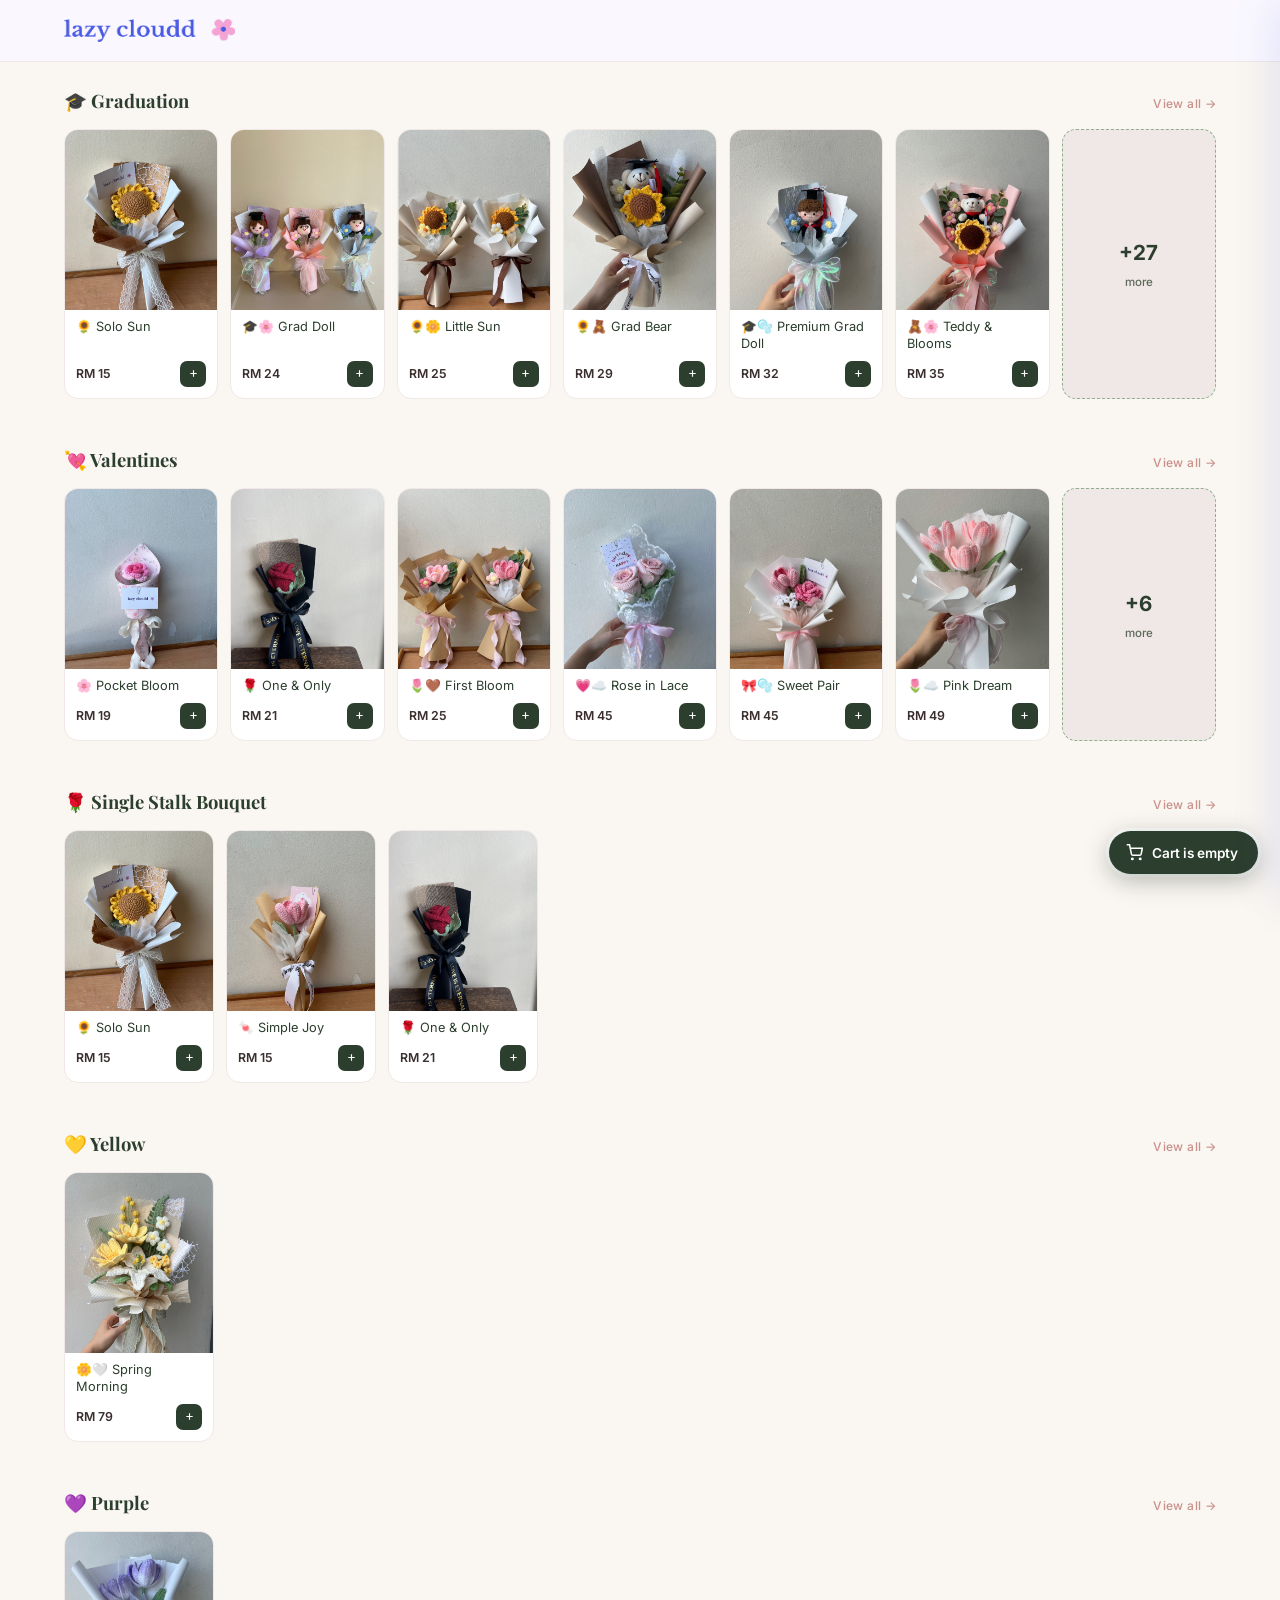
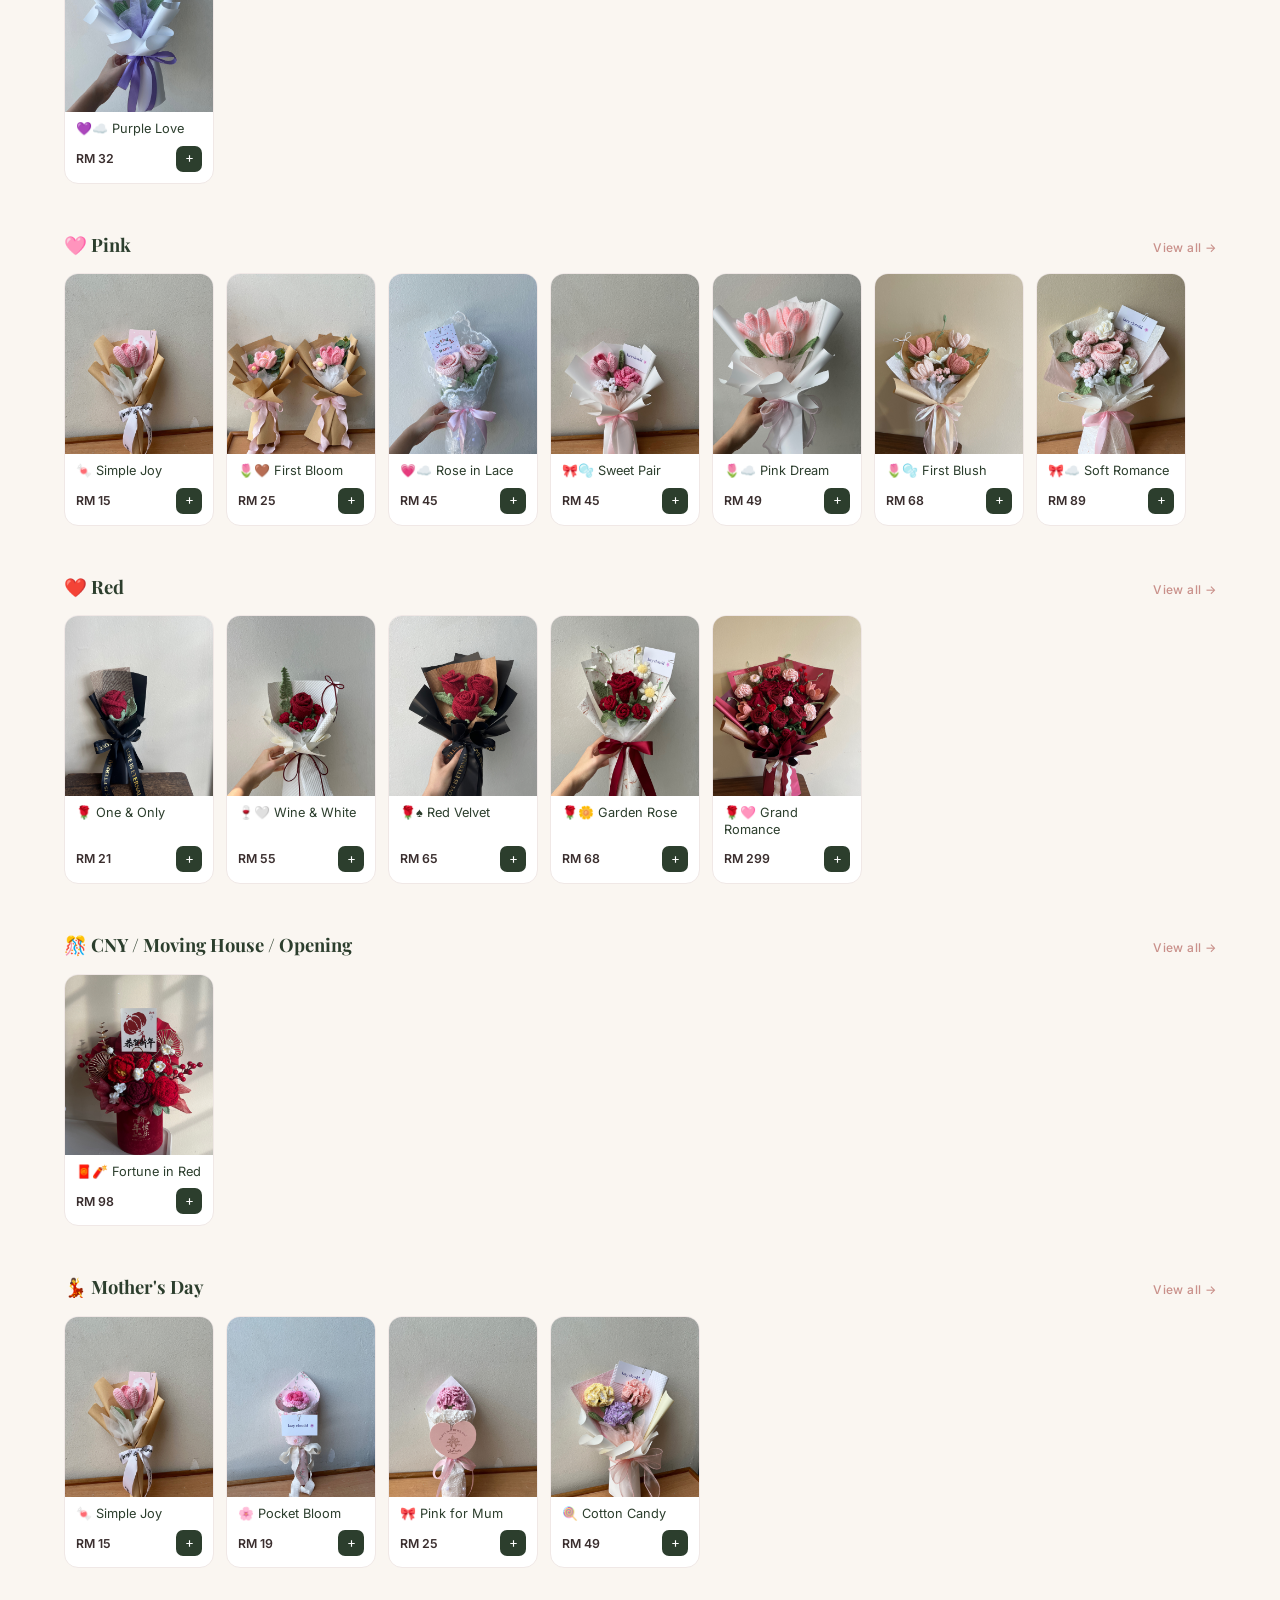
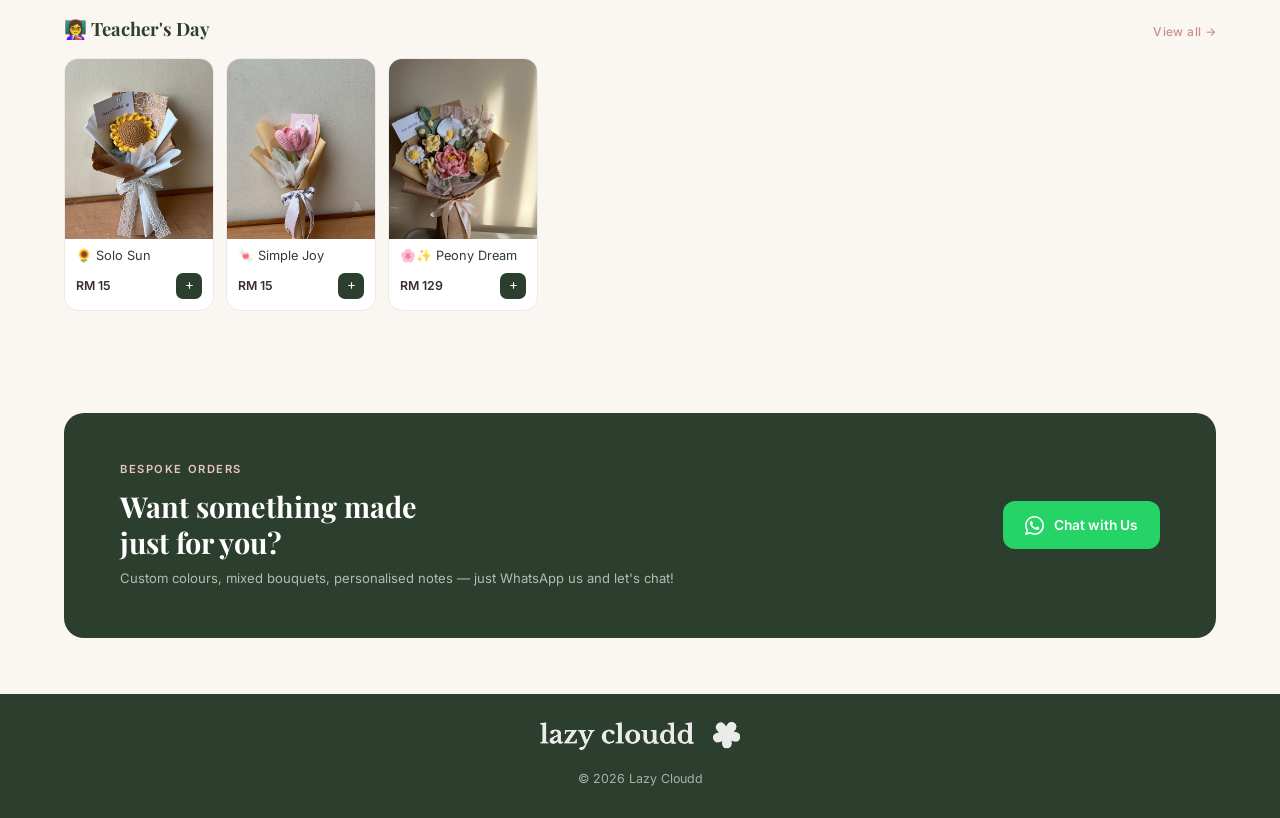
==== catalog.html @ d77dd97b "Initial commit" ====
<!DOCTYPE html>
<html lang="en">

<head>
  <meta charset="UTF-8" />
  <meta name="viewport" content="width=device-width, initial-scale=1.0" />
  <title>Lazy Cloudd — Handcrafted Flowers</title>
  <link
    href="https://fonts.googleapis.com/css2?family=Playfair+Display:ital,wght@0,400;0,600;1,400&family=Inter:wght@300;400;500;600&display=swap"
    rel="stylesheet" />
  <link rel="stylesheet" href="assets/styles.css" />
  <style>
    /* ── Storefront ─────────────────────────────────────────────────────── */
    .storefront {
      padding-bottom: clamp(40px, 7vw, 72px);
    }

    .cat-section {
      margin-bottom: 8px;
    }

    .cat-section-head {
      display: flex;
      align-items: baseline;
      justify-content: space-between;
      padding: 24px clamp(16px, 5vw, 80px) 12px;
    }

    .cat-section-title {
      font-family: 'Playfair Display', serif;
      font-size: 1.15rem;
      color: var(--purple);
    }

    .view-all-btn {
      font-size: 0.75rem;
      font-weight: 500;
      color: var(--pink-deep);
      text-decoration: none;
      letter-spacing: 0.03em;
      white-space: nowrap;
      transition: color 0.2s;
    }

    .view-all-btn:hover {
      color: var(--purple);
    }

    .cat-row {
      display: grid;
      gap: 12px;
      padding: 2px clamp(16px, 5vw, 80px) 14px;
    }

    .mini-card {
      background: var(--white);
      border: 1.5px solid var(--purple-light);
      border-radius: 14px;
      overflow: hidden;
      transition: transform 0.2s, box-shadow 0.2s;
      display: flex;
      flex-direction: column;
    }

    .mini-card:hover {
      transform: translateY(-3px);
      box-shadow: 0 8px 20px rgba(70, 90, 220, 0.1);
    }

    .mini-card-img {
      width: 100%;
      height: 180px;
      display: flex;
      align-items: center;
      justify-content: center;
      font-size: 2.6rem;
      position: relative;
      overflow: hidden;
    }

    .mini-card-img img {
      width: 100%;
      height: 100%;
      object-fit: cover;
      display: block;
    }

    .mini-card-body {
      padding: 9px 11px 11px;
      display: flex;
      flex-direction: column;
      flex: 1;
    }

    .mini-card-name {
      font-size: 0.8rem;
      color: var(--purple);
      line-height: 1.3;
      margin-bottom: 8px;
      flex: 1;
      display: -webkit-box;
      -webkit-line-clamp: 2;
      line-clamp: 2;
      -webkit-box-orient: vertical;
      overflow: hidden;
    }

    .mini-card-foot {
      display: flex;
      align-items: center;
      justify-content: space-between;
    }

    .mini-card-price {
      font-size: 0.77rem;
      font-weight: 600;
      color: var(--text);
    }

    .mini-add-btn {
      width: 26px;
      height: 26px;
      border-radius: 7px;
      background: var(--purple);
      color: var(--white);
      border: none;
      cursor: pointer;
      display: flex;
      align-items: center;
      justify-content: center;
      transition: background 0.2s;
      flex-shrink: 0;
    }

    .mini-add-btn:hover {
      background: var(--purple-mid);
    }

    .mini-card-more {
      display: flex;
      flex-direction: column;
      align-items: center;
      justify-content: center;
      gap: 4px;
      text-decoration: none;
      background: var(--purple-light);
      border: 1.5px dashed var(--purple-mid);
      color: var(--purple);
    }

    .mini-card-more span:first-child {
      font-size: 1.3rem;
      font-weight: 700;
    }

    .mini-card-more-label {
      font-size: 0.72rem;
      font-weight: 500;
      opacity: 0.75;
    }

    .mini-card-more:hover {
      background: var(--purple-light);
      transform: translateY(-3px);
      box-shadow: 0 8px 20px rgba(70, 90, 220, 0.1);
    }

    .storefront-empty {
      text-align: center;
      color: var(--muted);
      font-size: 0.88rem;
      padding: 60px 20px;
      line-height: 1.8;
    }

    /* ── Custom Banner ──────────────────────────────────────────────────── */
    .custom-banner {
      margin: 8px clamp(16px, 5vw, 80px) clamp(36px, 6vw, 56px);
      background: var(--purple);
      border-radius: 20px;
      padding: clamp(28px, 5vw, 48px) clamp(24px, 5vw, 56px);
      display: flex;
      align-items: center;
      gap: 32px;
      flex-wrap: wrap;
    }

    .custom-banner-text {
      flex: 1;
      min-width: 200px;
    }

    .custom-banner-label {
      font-size: 0.7rem;
      font-weight: 600;
      letter-spacing: 0.14em;
      text-transform: uppercase;
      color: var(--pink);
      margin-bottom: 10px;
    }

    .custom-banner-title {
      font-family: 'Playfair Display', serif;
      font-size: clamp(1.2rem, 2.5vw, 1.8rem);
      color: var(--white);
      margin-bottom: 8px;
      line-height: 1.25;
    }

    .custom-banner-sub {
      font-size: 0.82rem;
      color: rgba(255, 255, 255, 0.65);
      line-height: 1.65;
    }

    .custom-wa-btn {
      display: inline-flex;
      align-items: center;
      gap: 10px;
      background: #25D366;
      color: var(--white);
      border: none;
      border-radius: 12px;
      padding: 13px 22px;
      font-family: 'Inter', sans-serif;
      font-size: 0.86rem;
      font-weight: 600;
      cursor: pointer;
      transition: opacity 0.2s, transform 0.15s;
      white-space: nowrap;
      text-decoration: none;
    }

    .custom-wa-btn:hover {
      opacity: 0.9;
      transform: scale(1.02);
    }

    @media (max-width: 600px) {
      .custom-banner {
        flex-direction: column;
      }

      .cat-row {
        display: flex !important;
        overflow-x: auto;
        scroll-snap-type: x mandatory;
        -webkit-overflow-scrolling: touch;
        scrollbar-width: none;
        padding: 2px 16px 14px;
        gap: 10px;
      }
      .cat-row::-webkit-scrollbar { display: none; }
      .mini-card {
        flex: 0 0 130px !important;
        scroll-snap-align: start;
      }
      .mini-card-img { height: 150px; }
    }
  </style>
</head>

<body>

  <nav id="site-nav"></nav>

  <div id="storefront" class="storefront"></div>

  <div class="custom-banner" id="custom">
    <div class="custom-banner-text">
      <p class="custom-banner-label">Bespoke Orders</p>
      <h3 class="custom-banner-title">Want something made<br />just for you?</h3>
      <p class="custom-banner-sub">Custom colours, mixed bouquets, personalised notes — just WhatsApp us and let's chat!
      </p>
    </div>
    <a class="custom-wa-btn" id="customWaBtn" href="#" target="_blank" rel="noopener">
      <svg width="19" height="19" viewBox="0 0 24 24" fill="currentColor">
        <path
          d="M17.472 14.382c-.297-.149-1.758-.867-2.03-.967-.273-.099-.471-.148-.67.15-.197.297-.767.966-.94 1.164-.173.199-.347.223-.644.075-.297-.15-1.255-.463-2.39-1.475-.883-.788-1.48-1.761-1.653-2.059-.173-.297-.018-.458.13-.606.134-.133.298-.347.446-.52.149-.174.198-.298.298-.497.099-.198.05-.371-.025-.52-.075-.149-.669-1.612-.916-2.207-.242-.579-.487-.5-.669-.51-.173-.008-.371-.01-.57-.01-.198 0-.52.074-.792.372-.272.297-1.04 1.016-1.04 2.479 0 1.462 1.065 2.875 1.213 3.074.149.198 2.096 3.2 5.077 4.487.709.306 1.262.489 1.694.625.712.227 1.36.195 1.871.118.571-.085 1.758-.719 2.006-1.413.248-.694.248-1.289.173-1.413-.074-.124-.272-.198-.57-.347m-5.421 7.403h-.004a9.87 9.87 0 01-5.031-1.378l-.361-.214-3.741.982.998-3.648-.235-.374a9.86 9.86 0 01-1.51-5.26c.001-5.45 4.436-9.884 9.888-9.884 2.64 0 5.122 1.03 6.988 2.898a9.825 9.825 0 012.893 6.994c-.003 5.45-4.437 9.884-9.885 9.884m8.413-18.297A11.815 11.815 0 0012.05 0C5.495 0 .16 5.335.157 11.892c0 2.096.547 4.142 1.588 5.945L.057 24l6.305-1.654a11.882 11.882 0 005.683 1.448h.005c6.554 0 11.89-5.335 11.893-11.893a11.821 11.821 0 00-3.48-8.413z" />
      </svg>
      Chat with Us
    </a>
  </div>

  <footer id="site-footer"></footer>

  <script src="products.js"></script>
  <script src="assets/components.js"></script>
  <script>
    LC.renderNav('catalog');
    LC.renderFooter();
    LC.initCart({ emptyMsg: 'No items yet — browse our collections above!' });

    function renderStorefront() {
      const main = document.getElementById('storefront');
      main.innerHTML = '';
      let hasAny = false;

      TABS.forEach(cat => {
        const inCat = p => Array.isArray(p.collection) ? p.collection.includes(cat.id) : p.collection === cat.id;
        const items = PRODUCTS.filter(inCat).sort((a, b) => a.price - b.price);
        if (items.length === 0) return;
        hasAny = true;

        const section = document.createElement('div');
        section.className = 'cat-section';
        section.innerHTML = `
          <div class="cat-section-head">
            <h2 class="cat-section-title">${cat.label}</h2>
            <a href="collection.html?cat=${cat.id}" class="view-all-btn">View all →</a>
          </div>
          <div class="cat-row" id="row-${cat.id}"></div>`;
        main.appendChild(section);

        const row = section.querySelector(`#row-${cat.id}`);
        const isMobile = window.innerWidth <= 600;

        const buildCard = (p) => {
          const card = document.createElement('div');
          card.className = 'mini-card';
          const bg = BG[Array.isArray(p.collection) ? p.collection[0] : p.collection] || '#ede8ff';
          card.innerHTML = `
            <div class="mini-card-img" style="background:${bg}">
              ${p.img ? (Array.isArray(p.img) && p.img.length > 1
              ? `<div class="img-track">${p.img.map(s => `<div class="img-slide"><img src="${IMG_BASE}${s}" alt="${p.name}" /></div>`).join('')}</div>`
              : `<img src="${IMG_BASE}${Array.isArray(p.img) ? p.img[0] : p.img}" alt="${p.name}" />`) : p.emoji}
              ${p.badge ? `<span class="card-badge ${BADGE_CLASS[p.badge]}">${BADGE_LABEL[p.badge]}</span>` : ''}
            </div>
            <div class="mini-card-body">
              <p class="mini-card-name">${p.name}</p>
              <div class="mini-card-foot">
                <span class="mini-card-price">RM ${p.price}</span>
                <button class="mini-add-btn" data-id="${p.id}">
                  <svg width="11" height="11" viewBox="0 0 24 24" fill="none" stroke="currentColor" stroke-width="2.5"><path d="M12 5v14M5 12h14"/></svg>
                </button>
              </div>
            </div>`;
          card.style.cursor = 'pointer';
          card.addEventListener('click', () => location.href = `item.html?id=${p.id}`);
          return card;
        };

        if (isMobile) {
          items.forEach(p => row.appendChild(buildCard(p)));
        } else {
          const sidePad = Math.min(80, Math.max(16, window.innerWidth * 0.05)) * 2;
          const rowWidth = window.innerWidth - sidePad;
          const fits = Math.max(2, Math.floor((rowWidth + 12) / (150 + 12)));
          const SHOW = items.length > fits ? fits - 1 : fits;
          items.slice(0, SHOW).forEach(p => row.appendChild(buildCard(p)));
          if (items.length > SHOW) {
            const more = document.createElement('a');
            more.className = 'mini-card mini-card-more';
            more.href = `collection.html?cat=${cat.id}`;
            more.innerHTML = `<span>+${items.length - SHOW}</span><span class="mini-card-more-label">more</span>`;
            row.appendChild(more);
          }
          const hasMore = items.length > fits;
          const colCount = Math.min(items.length, fits);
          row.style.gridTemplateColumns = hasMore
            ? `repeat(${colCount}, 1fr)`
            : `repeat(${colCount}, 150px)`;
        }

        row.querySelectorAll('.mini-add-btn').forEach(btn =>
          btn.addEventListener('click', e => { e.stopPropagation(); LC.addToCart(+btn.dataset.id); })
        );
      });

      if (!hasAny) {
        main.innerHTML = '<p class="storefront-empty">🌸<br />No products yet.<br />Add your first item in <code>products.js</code>.</p>';
      }
    }

    document.getElementById('customWaBtn').href =
      `https://wa.me/${WA_NUMBER}?text=${encodeURIComponent("Hi! I'd like to enquire about a custom flower order")}`;

    renderStorefront();
    LC.initCarousels();

    let resizeTimer;
    window.addEventListener('resize', () => {
      clearTimeout(resizeTimer);
      resizeTimer = setTimeout(() => { renderStorefront(); LC.initCarousels(); }, 200);
    });
  </script>
</body>

</html>
---- assets/styles.css ----
/* ── Card Carousel ──────────────────────────────────────────────────────── */
.img-track { display: flex; width: 100%; height: 100%; transition: transform 0.45s cubic-bezier(0.4,0,0.2,1); }
.img-slide { min-width: 100%; height: 100%; flex-shrink: 0; }
.img-slide img { width: 100%; height: 100%; object-fit: cover; display: block; }

/* ── Reset & Variables ─────────────────────────────────────────────────── */
*, *::before, *::after { box-sizing: border-box; margin: 0; padding: 0; }

:root {
  --cream: #FAF6F1; --blush: #FDF9F7; --purple: #2C3E2D; --purple-mid: #8FAF8C;
  --purple-light: #f0e8e6; --pink: #E8C5C0; --pink-deep: #C9908A;
  --text: #3A2E2E; --muted: #9A8A88; --white: #FFFFFF;
}

html { scroll-behavior: smooth; }
body {
  font-family: 'Inter', sans-serif; background: var(--cream); color: var(--text); line-height: 1.6;
  display: flex; flex-direction: column; min-height: 100vh; min-height: 100dvh;
}

/* ── Nav ───────────────────────────────────────────────────────────────── */
nav {
  position: sticky; top: 0; z-index: 100;
  background: rgba(250, 248, 255, 0.93); backdrop-filter: blur(12px);
  border-bottom: 1.5px solid var(--purple-light);
  padding: 0 clamp(16px, 5vw, 80px);
  display: flex; align-items: center; justify-content: space-between;
  height: 62px; gap: 12px;
}
nav > a { display: flex; align-items: center; }
.nav-logo { height: 24px; width: auto; object-fit: contain; }
.nav-back {
  display: flex; align-items: center; gap: 6px;
  font-size: 0.8rem; font-weight: 500; color: var(--muted);
  text-decoration: none; transition: color 0.2s;
  cursor: pointer; background: none; border: none;
}
.nav-back:hover { color: var(--purple); }
.nav-links { display: flex; gap: 20px; list-style: none; }
.nav-links a {
  font-size: 0.8rem; font-weight: 500; letter-spacing: 0.06em;
  text-transform: uppercase; color: var(--muted); text-decoration: none; transition: color 0.2s;
}
.nav-links a:hover { color: var(--purple); }

/* ── Badges ────────────────────────────────────────────────────────────── */
.card-badge {
  position: absolute; top: 8px; left: 8px;
  font-size: 0.58rem; font-weight: 600; letter-spacing: 0.06em;
  text-transform: uppercase; padding: 3px 8px; border-radius: 20px;
}
.badge-custom  { background: var(--purple);    color: var(--white); }
.badge-popular { background: var(--pink-deep); color: var(--white); }
.badge-seasonal{ background: var(--pink);      color: var(--white); }

/* ── Cart FAB ──────────────────────────────────────────────────────────── */
.cart-fab { position: fixed; bottom: 26px; right: 22px; z-index: 200; }
.cart-btn {
  display: flex; align-items: center; gap: 9px;
  background: var(--purple); color: var(--white); border: none;
  border-radius: 50px; padding: 13px 20px 13px 17px;
  font-family: 'Inter', sans-serif; font-size: 0.85rem; font-weight: 600;
  cursor: pointer; box-shadow: 0 6px 24px rgba(44,62,45,0.35), 0 0 0 3px white;
  transition: transform 0.2s, box-shadow 0.2s;
}
.cart-btn:hover { transform: translateY(-2px); box-shadow: 0 10px 32px rgba(44,62,45,0.45), 0 0 0 3px white; }
.cart-badge {
  background: var(--pink-deep); color: var(--white);
  font-size: 0.68rem; font-weight: 700; width: 21px; height: 21px;
  border-radius: 50%; display: flex; align-items: center; justify-content: center; flex-shrink: 0;
}

/* ── Drawer ────────────────────────────────────────────────────────────── */
.drawer-overlay {
  position: fixed; inset: 0; background: rgba(46,42,69,0.4);
  z-index: 300; opacity: 0; pointer-events: none;
  transition: opacity 0.3s; backdrop-filter: blur(3px);
}
.drawer-overlay.open { opacity: 1; pointer-events: all; }
.drawer {
  position: fixed; top: 0; right: 0; bottom: 0;
  width: min(400px, 92vw); background: var(--blush);
  z-index: 400; transform: translateX(100%);
  transition: transform 0.3s cubic-bezier(0.4,0,0.2,1);
  display: flex; flex-direction: column;
  box-shadow: -8px 0 40px rgba(70,90,220,0.12);
}
.drawer.open { transform: translateX(0); }
.drawer-head {
  padding: 18px 20px; border-bottom: 1.5px solid var(--purple-light);
  display: flex; align-items: center; justify-content: space-between;
}
.drawer-title { font-family: 'Playfair Display', serif; font-size: 1.2rem; color: var(--purple); }
.drawer-close {
  background: none; border: none; cursor: pointer; color: var(--muted);
  width: 30px; height: 30px; display: flex; align-items: center; justify-content: center;
  border-radius: 50%; transition: background 0.2s;
}
.drawer-close:hover { background: var(--purple-light); color: var(--purple); }
.drawer-body {
  flex: 1; overflow-y: auto; padding: 18px 20px;
  display: flex; flex-direction: column; gap: 12px;
}
.drawer-empty {
  flex: 1; display: flex; flex-direction: column;
  align-items: center; justify-content: center;
  gap: 10px; color: var(--muted); font-size: 0.85rem; text-align: center;
}
.drawer-empty-icon { font-size: 2.8rem; opacity: 0.4; }

/* ── Cart Items ────────────────────────────────────────────────────────── */
.cart-item {
  background: var(--white); border: 1.5px solid var(--purple-light);
  border-radius: 12px; padding: 13px 14px;
  display: flex; gap: 12px; align-items: flex-start;
}
.cart-item-emoji { font-size: 1.9rem; flex-shrink: 0; line-height: 1; margin-top: 2px; }
.cart-item-thumb { width: 52px; height: 62px; object-fit: cover; border-radius: 8px; flex-shrink: 0; }
.cart-item-info { flex: 1; }
.cart-item-name { font-family: 'Playfair Display', serif; font-size: 0.93rem; color: var(--purple); margin-bottom: 2px; }
.cart-item-price { font-size: 0.73rem; color: var(--muted); }
.cart-item-note { font-size: 0.68rem; color: var(--pink-deep); margin-top: 3px; }
.cart-item-qty { display: flex; align-items: center; gap: 8px; margin-top: 9px; }
.cart-item-note-input {
  width: 100%; margin-top: 8px; padding: 6px 8px;
  font-family: 'Inter', sans-serif; font-size: 0.7rem; color: var(--text);
  border: 1px solid var(--purple-light); border-radius: 8px;
  background: var(--blush); resize: none; outline: none; line-height: 1.5;
}
.cart-item-note-input:focus { border-color: var(--purple); }
.qty-btn {
  width: 25px; height: 25px; border-radius: 50%;
  border: 1.5px solid var(--purple-light); background: transparent;
  color: var(--purple); font-size: 1rem; cursor: pointer;
  display: flex; align-items: center; justify-content: center; transition: background 0.15s;
}
.qty-btn:hover { background: var(--purple-light); }
.qty-val { font-size: 0.85rem; font-weight: 600; min-width: 18px; text-align: center; color: var(--text); }
.cart-item-remove {
  background: none; border: none; cursor: pointer;
  color: var(--muted); font-size: 0.9rem; padding: 4px; flex-shrink: 0; transition: color 0.15s;
}
.cart-item-remove:hover { color: var(--pink-deep); }

/* ── Cart Note & Footer ────────────────────────────────────────────────── */
.cart-note-area { padding: 0 20px 10px; }
.cart-note-label {
  font-size: 0.7rem; font-weight: 600; color: var(--muted);
  letter-spacing: 0.06em; text-transform: uppercase; margin-bottom: 5px;
}
.cart-note-input {
  width: 100%; border: 1.5px solid var(--purple-light); border-radius: 10px;
  padding: 9px 11px; font-family: 'Inter', sans-serif; font-size: 0.8rem;
  color: var(--text); background: var(--white); resize: none; outline: none; transition: border-color 0.2s;
}
.cart-note-input:focus { border-color: var(--purple); }
.drawer-foot {
  padding: 14px 20px 22px; border-top: 1.5px solid var(--purple-light);
  display: flex; flex-direction: column; gap: 9px;
}
.cart-summary { display: flex; justify-content: space-between; align-items: center; font-size: 0.79rem; color: var(--muted); }
.cart-summary strong { font-size: 0.87rem; color: var(--purple); }
.cart-note-sm { font-size: 0.69rem; color: var(--muted); line-height: 1.5; text-align: center; }
.wa-checkout-btn {
  display: flex; align-items: center; justify-content: center; gap: 9px;
  background: #25D366; color: var(--white); border: none; border-radius: 12px; padding: 14px;
  font-family: 'Inter', sans-serif; font-size: 0.9rem; font-weight: 600;
  cursor: pointer; transition: opacity 0.2s, transform 0.15s;
}
.wa-checkout-btn:hover { opacity: 0.92; transform: scale(1.01); }

/* ── Footer ────────────────────────────────────────────────────────────── */
footer {
  background: var(--purple); color: rgba(255,255,255,0.6);
  text-align: center; padding: 28px clamp(16px,5vw,80px);
  font-size: 0.78rem; line-height: 1.8;
  margin-top: auto;
}
footer strong { color: rgba(255,255,255,0.95); }
footer img { height: 28px; width: auto; margin-bottom: 10px; filter: brightness(0) invert(1); opacity: 0.9; }

/* ── Toast ─────────────────────────────────────────────────────────────── */
.toast {
  position: fixed; bottom: 94px; left: 50%;
  transform: translateX(-50%) translateY(10px);
  background: var(--purple); color: var(--white);
  padding: 9px 18px; border-radius: 30px;
  font-size: 0.79rem; font-weight: 500;
  opacity: 0; pointer-events: none;
  transition: opacity 0.25s, transform 0.25s;
  white-space: nowrap; z-index: 500;
}
.toast.show { opacity: 1; transform: translateX(-50%) translateY(0); }

/* ── Mobile ────────────────────────────────────────────────────────────── */
@media (max-width: 600px) {
  .nav-links { display: none; }
  #cartFabText { display: none; }
  .cart-btn { padding: 13px 15px; }
}
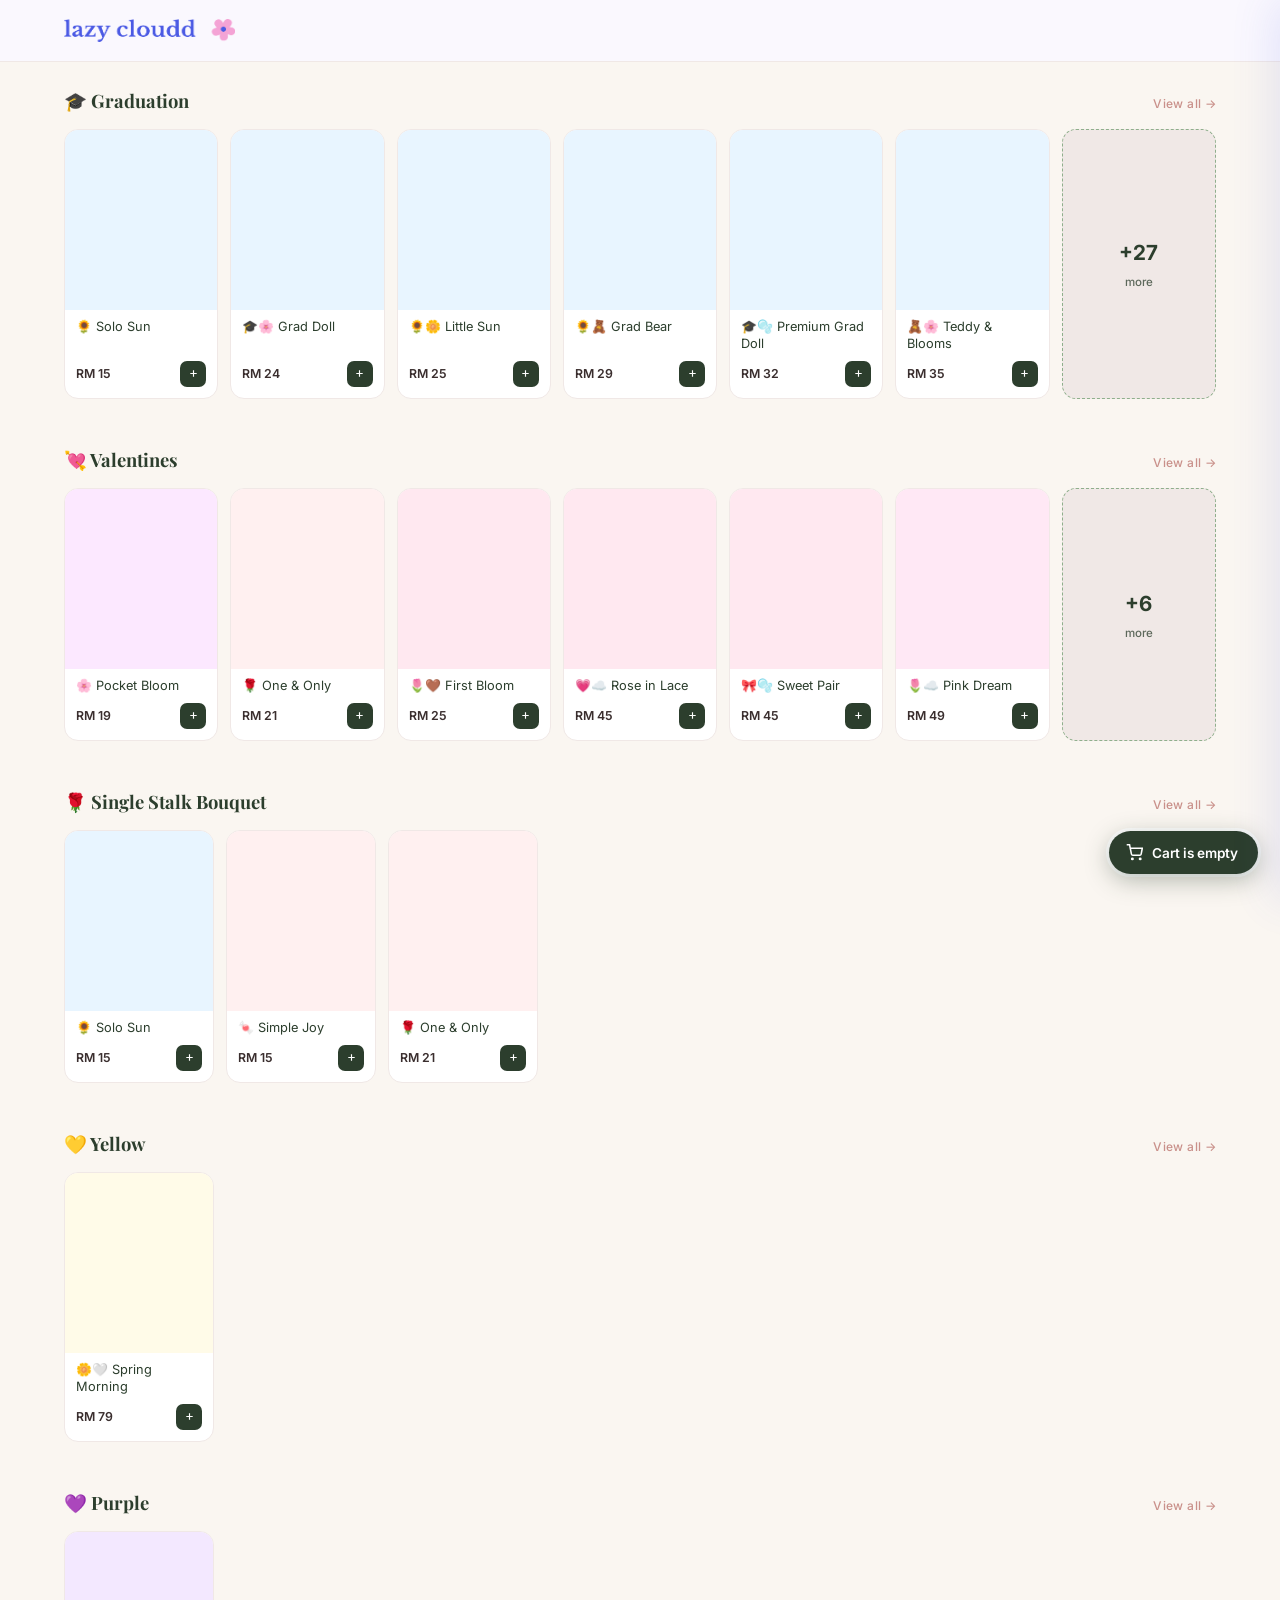
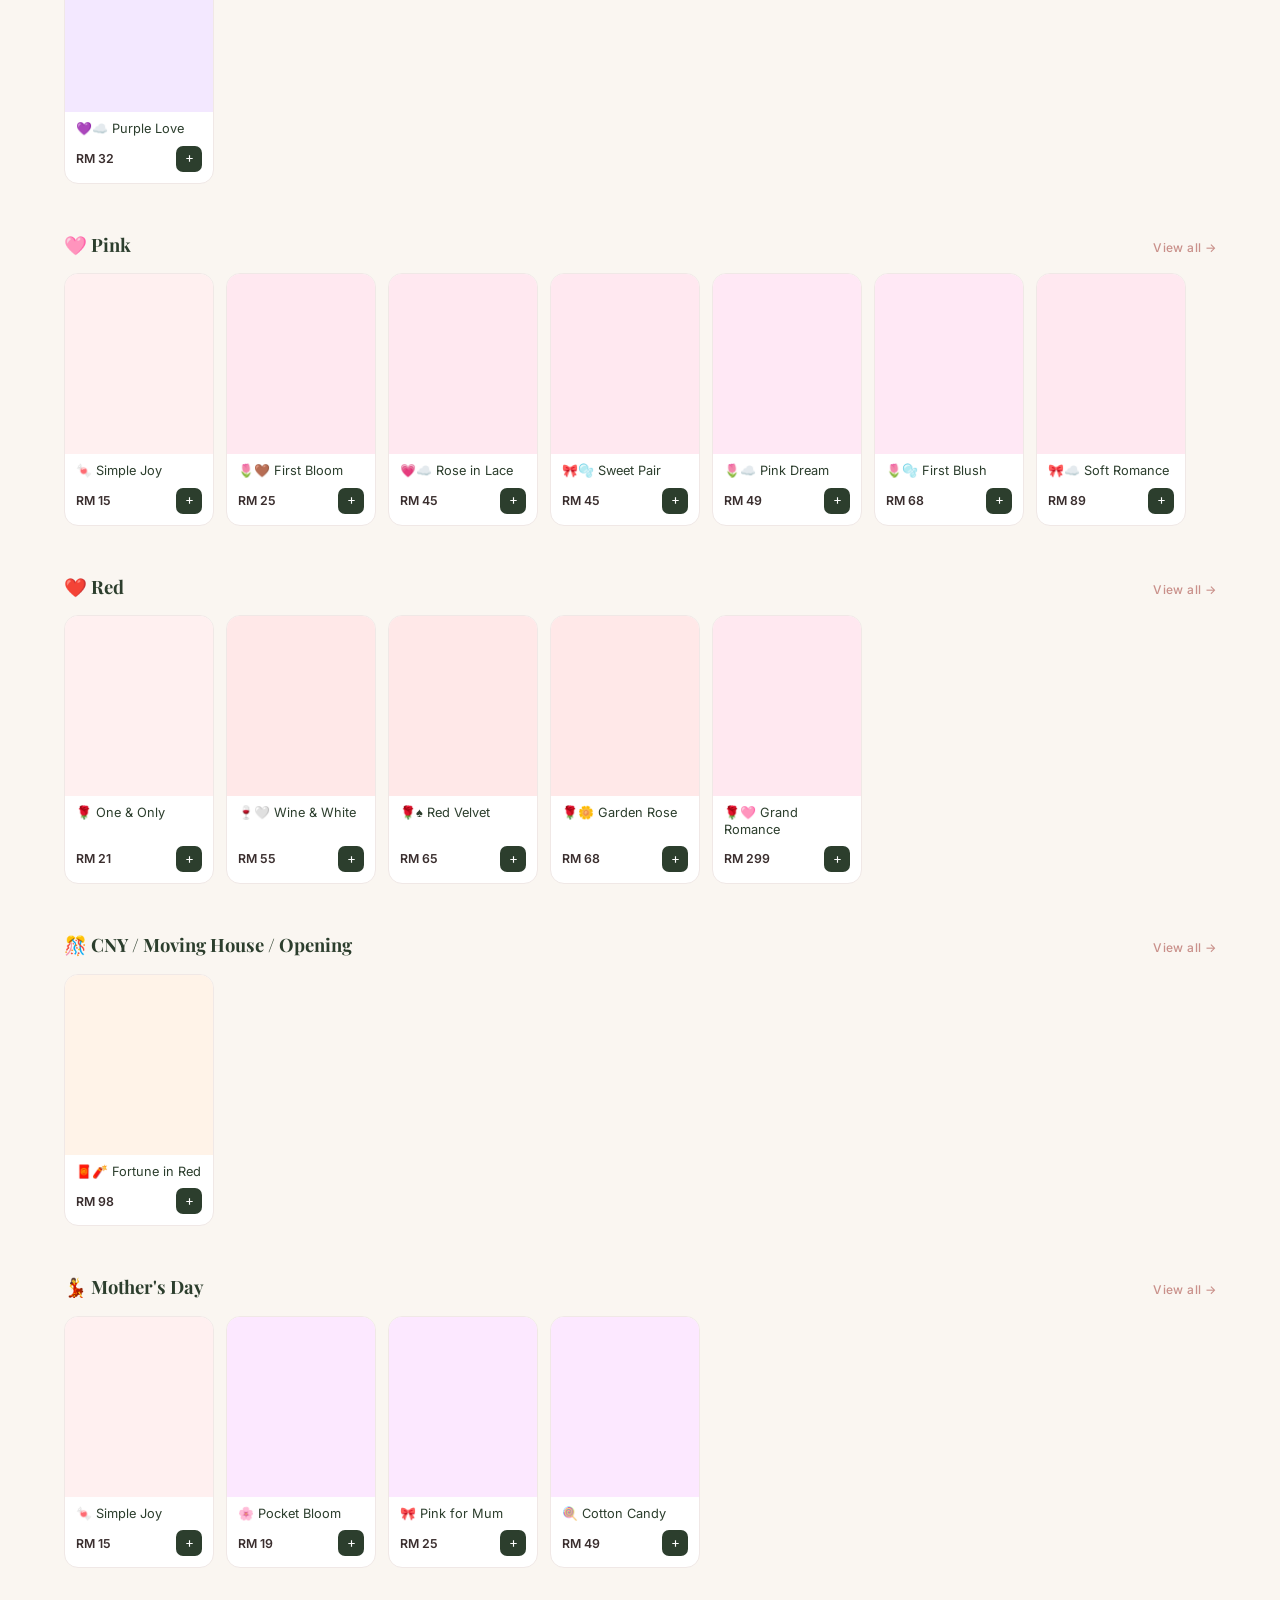
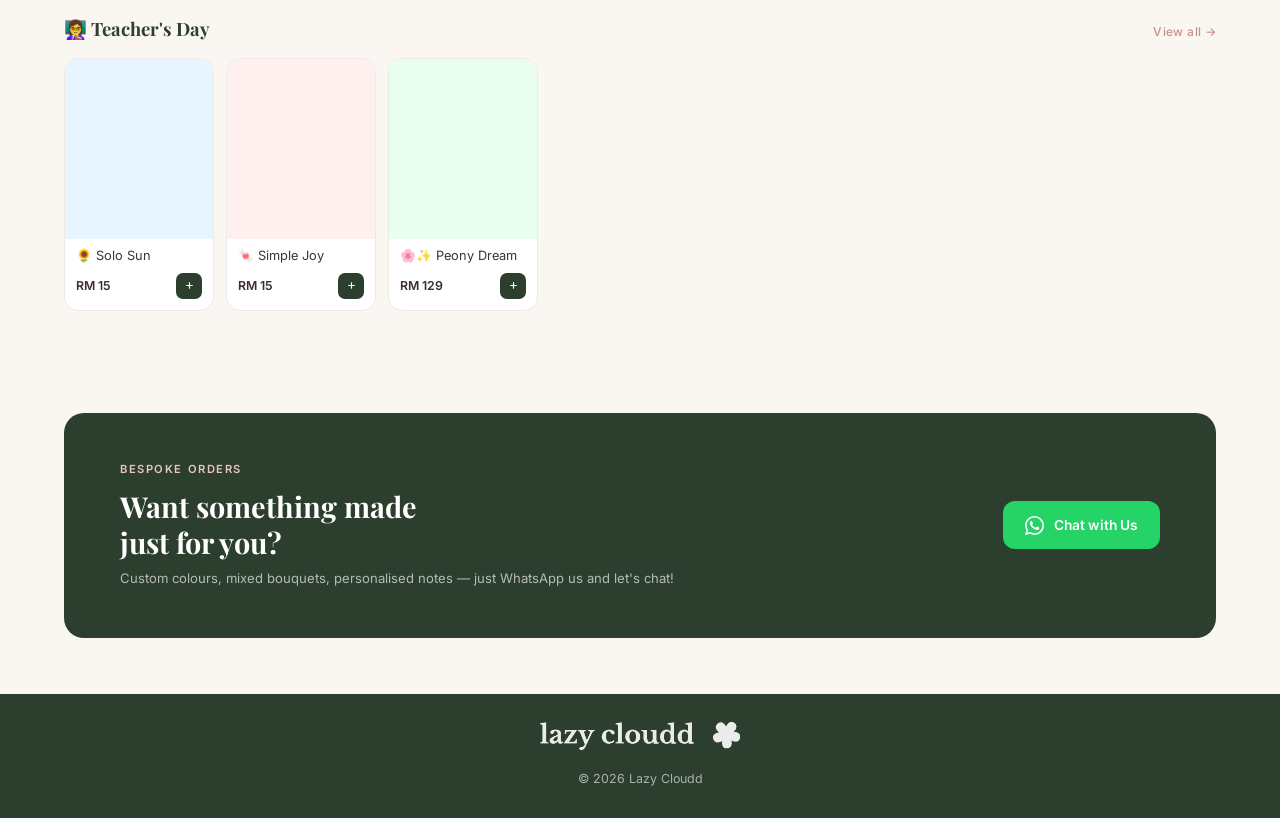
==== commit 38497681: "fix mobile view" ====
--- a/catalog.html
+++ b/catalog.html
@@ -236,26 +236,22 @@
       transform: scale(1.02);
     }
 
-    @media (max-width: 600px) {
+    @media (max-width: 768px) {
       .custom-banner {
         flex-direction: column;
       }
 
-      .cat-row {
-        display: flex !important;
-        overflow-x: auto;
-        scroll-snap-type: x mandatory;
-        -webkit-overflow-scrolling: touch;
+      .cat-row-scroll {
         scrollbar-width: none;
-        padding: 2px 16px 14px;
-        gap: 10px;
       }
-      .cat-row::-webkit-scrollbar { display: none; }
-      .mini-card {
-        flex: 0 0 130px !important;
-        scroll-snap-align: start;
+
+      .cat-row-scroll::-webkit-scrollbar {
+        display: none;
       }
-      .mini-card-img { height: 150px; }
+
+      .mini-card-img {
+        height: 150px;
+      }
     }
   </style>
 </head>
@@ -289,7 +285,7 @@
   <script>
     LC.renderNav('catalog');
     LC.renderFooter();
-    LC.initCart({ emptyMsg: 'No items yet — browse our collections above!' });
+    LC.initCart({ emptyMsg: 'No items yet' });
 
     function renderStorefront() {
       const main = document.getElementById('storefront');
@@ -313,7 +309,7 @@
         main.appendChild(section);
 
         const row = section.querySelector(`#row-${cat.id}`);
-        const isMobile = window.innerWidth <= 600;
+        const isMobile = mq.matches;
 
         const buildCard = (p) => {
           const card = document.createElement('div');
@@ -341,7 +337,27 @@
         };
 
         if (isMobile) {
-          items.forEach(p => row.appendChild(buildCard(p)));
+          const padPx = `${Math.min(80, Math.max(16, window.innerWidth * 0.05))}px`;
+          row.classList.add('cat-row-scroll');
+          row.style.display = 'flex';
+          row.style.overflowX = 'auto';
+          row.style.gap = '0';
+          row.style.padding = '2px 0 14px';
+          row.style.scrollSnapType = 'x mandatory';
+          row.style.scrollPaddingLeft = padPx;
+          const leadSpacer = document.createElement('div');
+          leadSpacer.style.cssText = `flex: 0 0 ${padPx};`;
+          row.appendChild(leadSpacer);
+          items.forEach((p, i) => {
+            const card = buildCard(p);
+            card.style.flex = '0 0 130px';
+            card.style.scrollSnapAlign = 'start';
+            card.style.marginRight = '10px';
+            row.appendChild(card);
+          });
+          const trailSpacer = document.createElement('div');
+          trailSpacer.style.cssText = `flex: 0 0 ${padPx};`;
+          row.appendChild(trailSpacer);
         } else {
           const sidePad = Math.min(80, Math.max(16, window.innerWidth * 0.05)) * 2;
           const rowWidth = window.innerWidth - sidePad;
@@ -375,6 +391,9 @@
     document.getElementById('customWaBtn').href =
       `https://wa.me/${WA_NUMBER}?text=${encodeURIComponent("Hi! I'd like to enquire about a custom flower order")}`;
 
+    const mq = window.matchMedia('(max-width: 768px)');
+    mq.addEventListener('change', () => { renderStorefront(); LC.initCarousels(); });
+
     renderStorefront();
     LC.initCarousels();
 
--- a/assets/styles.css
+++ b/assets/styles.css
@@ -1,6 +1,6 @@
 /* ── Card Carousel ──────────────────────────────────────────────────────── */
-.img-track { display: flex; width: 100%; height: 100%; transition: transform 0.45s cubic-bezier(0.4,0,0.2,1); }
-.img-slide { min-width: 100%; height: 100%; flex-shrink: 0; }
+.img-track { position: absolute; inset: 0; display: flex; transition: transform 0.45s cubic-bezier(0.4,0,0.2,1); }
+.img-slide { flex: 0 0 100%; height: 100%; overflow: hidden; }
 .img-slide img { width: 100%; height: 100%; object-fit: cover; display: block; }
 
 /* ── Reset & Variables ─────────────────────────────────────────────────── */
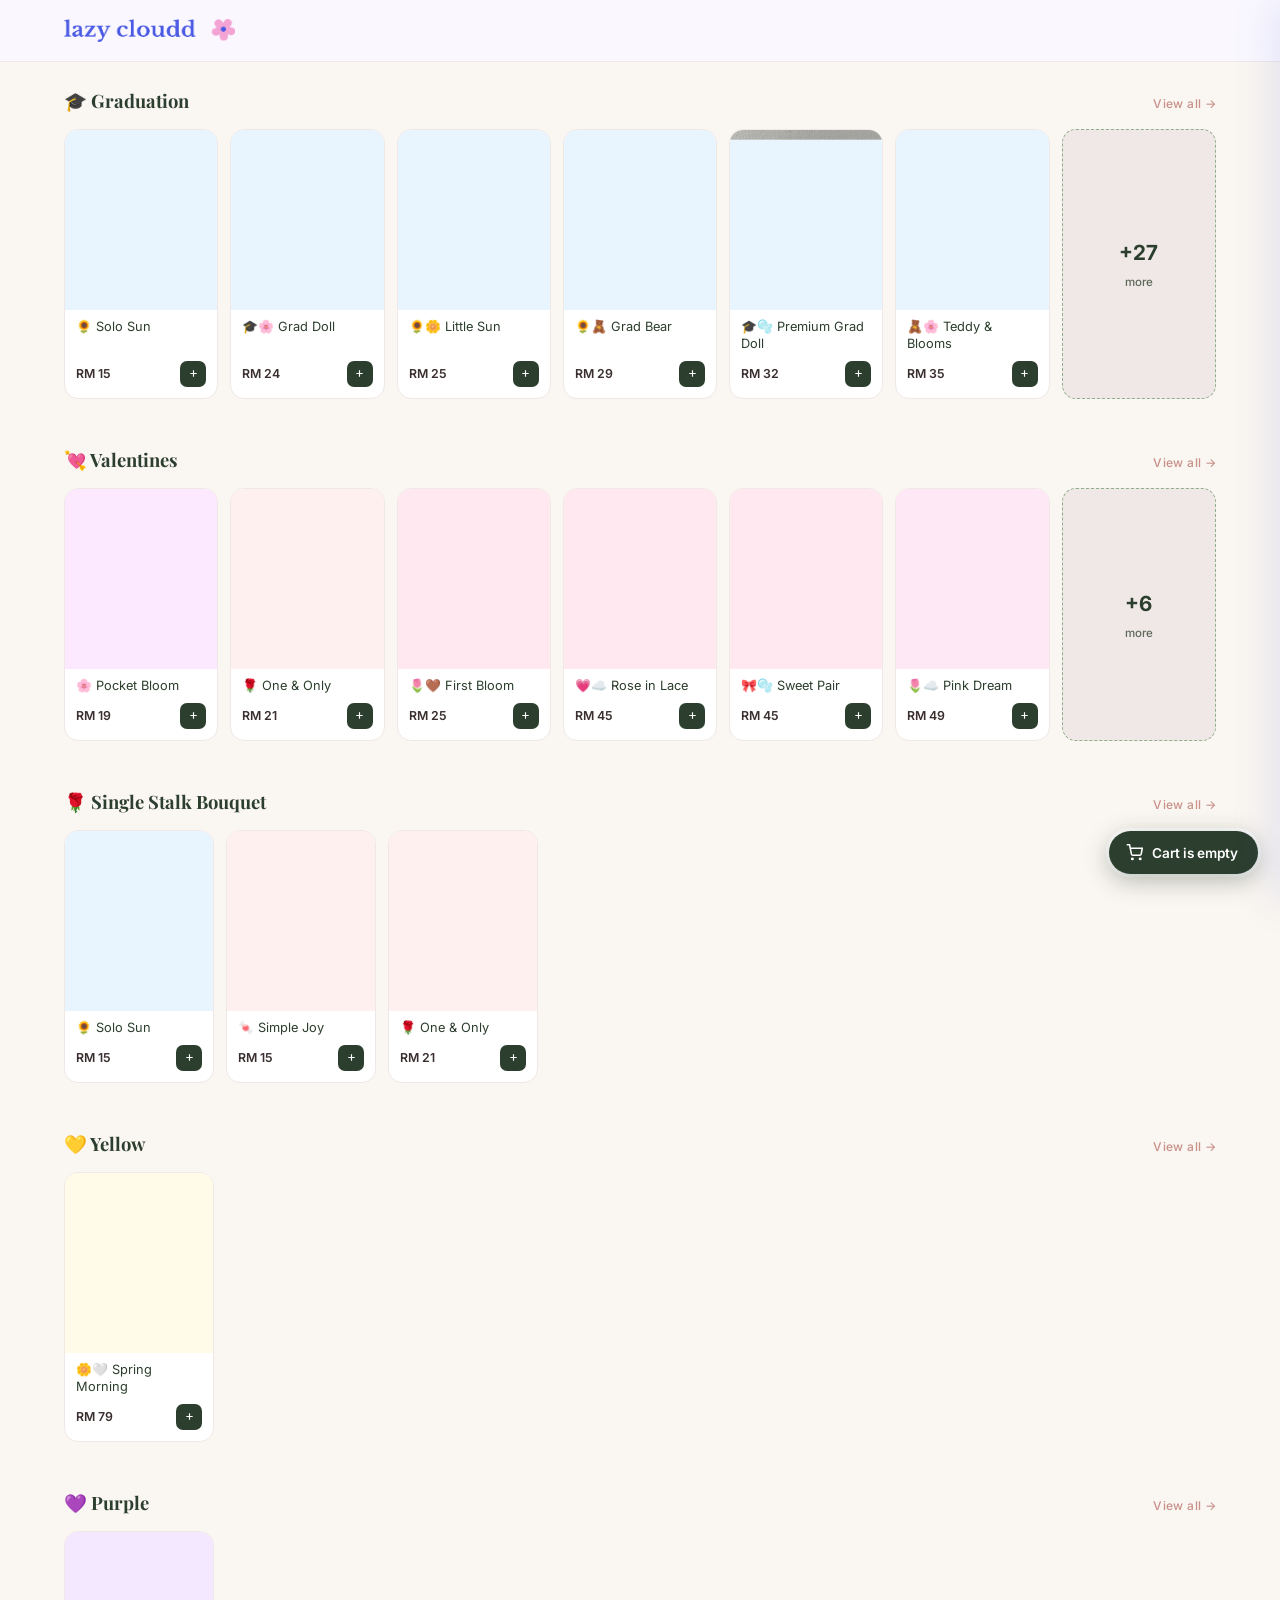
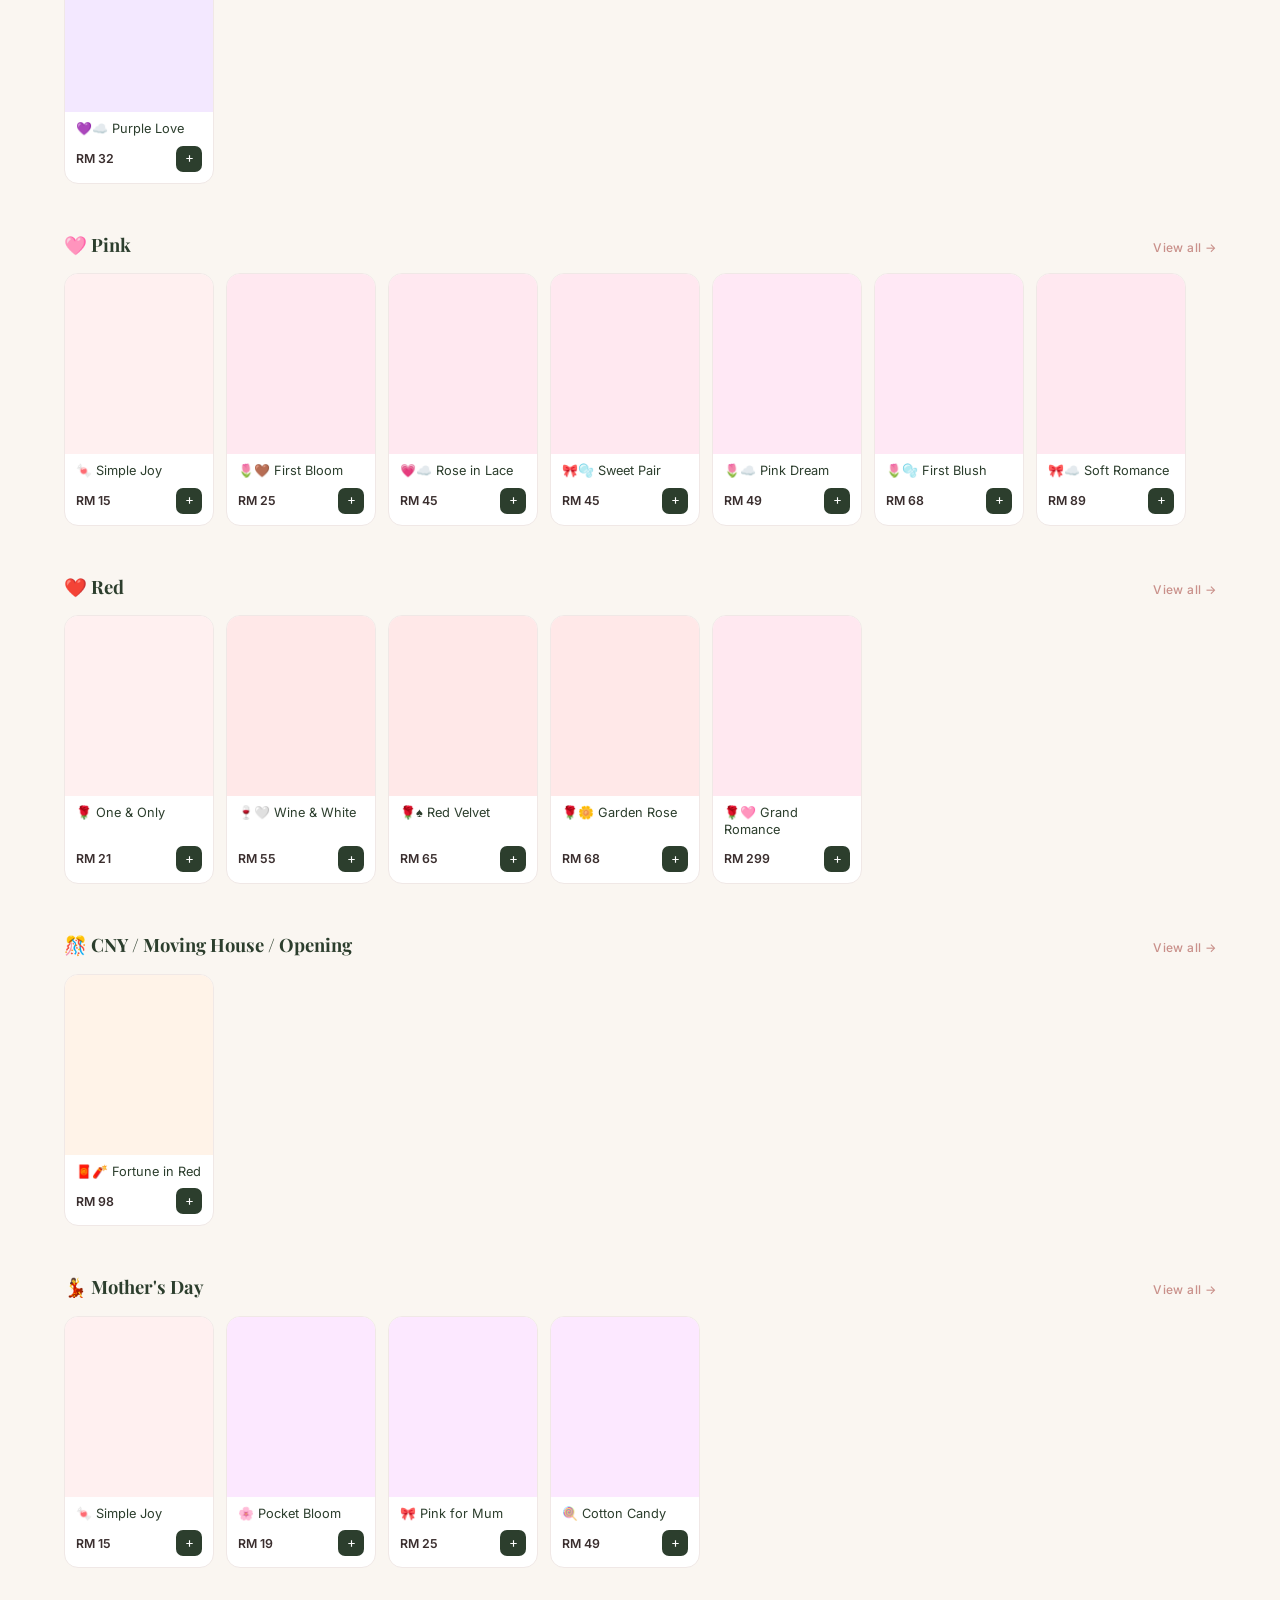
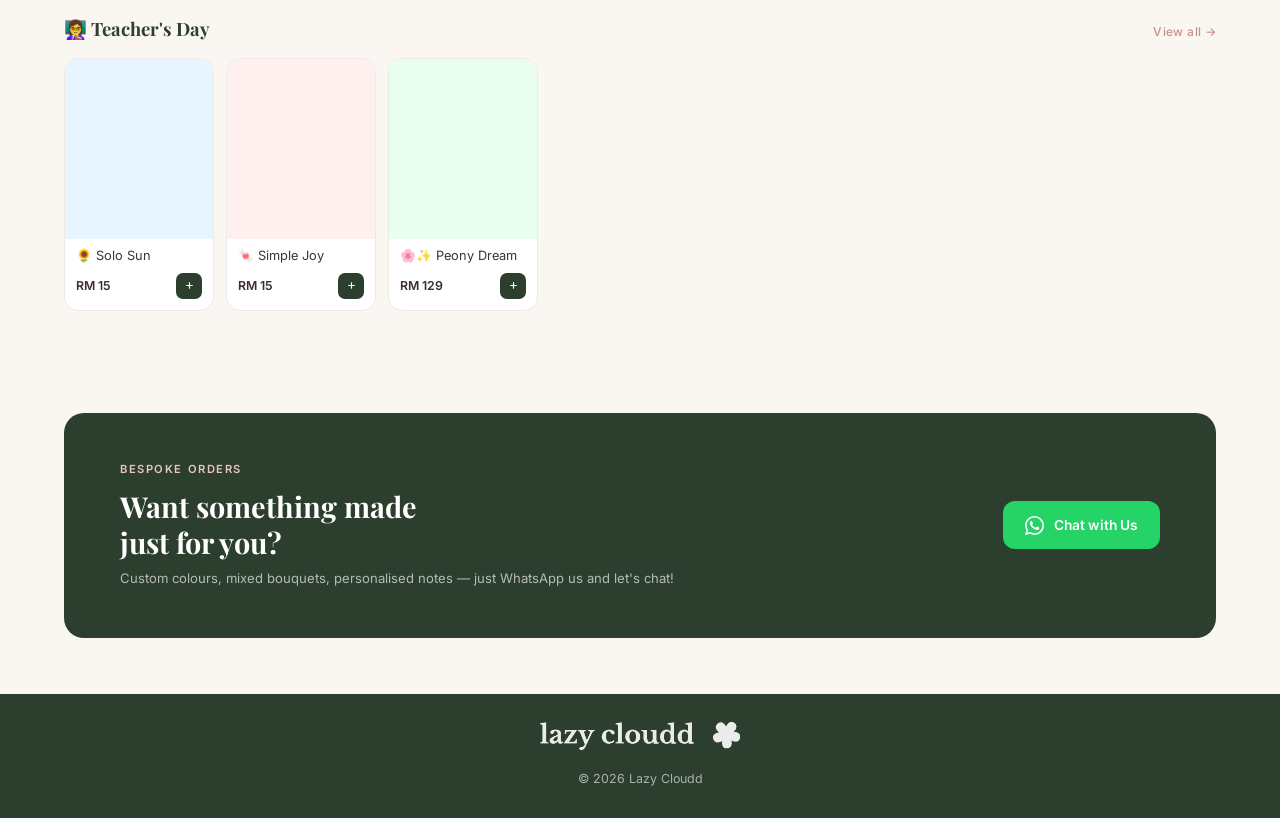
==== commit 11f3f8d6: "added favicon set" ====
--- a/catalog.html
+++ b/catalog.html
@@ -8,6 +8,7 @@
   <link
     href="https://fonts.googleapis.com/css2?family=Playfair+Display:ital,wght@0,400;0,600;1,400&family=Inter:wght@300;400;500;600&display=swap"
     rel="stylesheet" />
+  <link rel="icon" href="flower.png" type="image/png" />
   <link rel="stylesheet" href="assets/styles.css" />
   <style>
     /* ── Storefront ─────────────────────────────────────────────────────── */
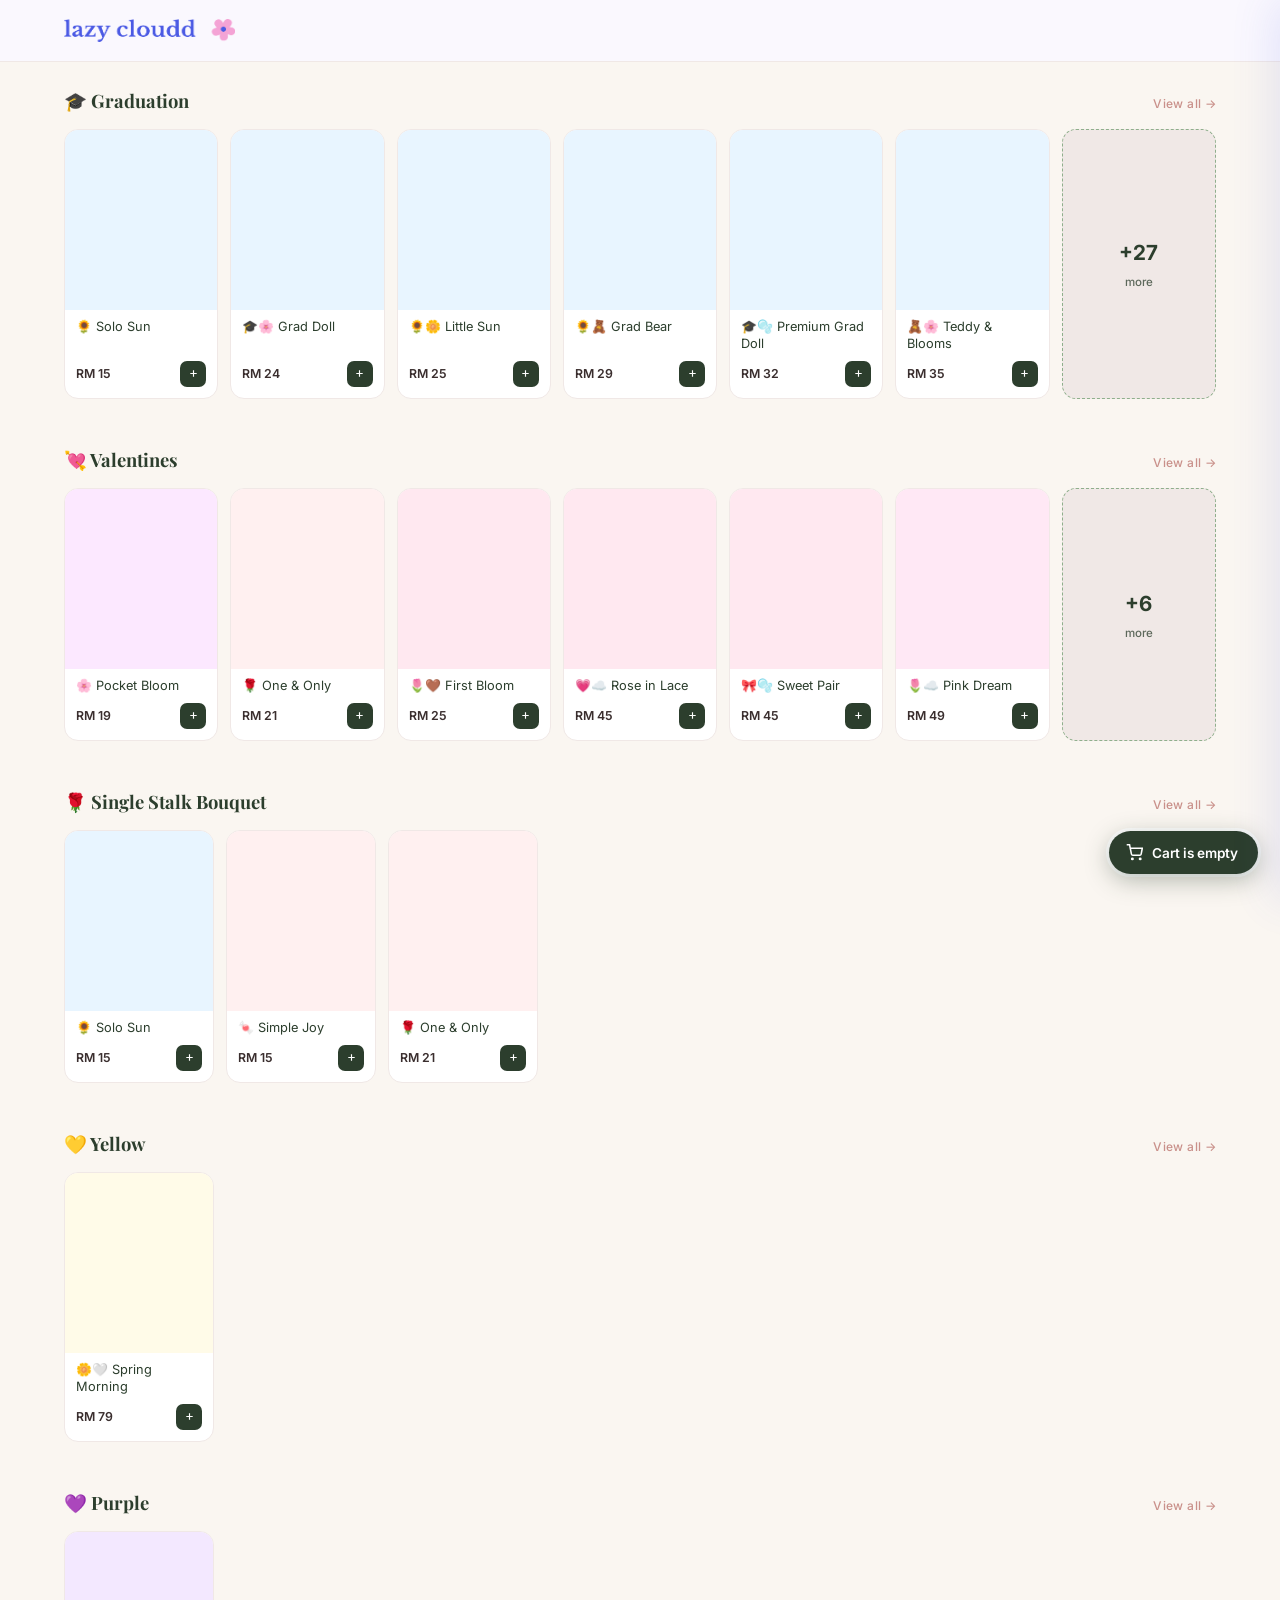
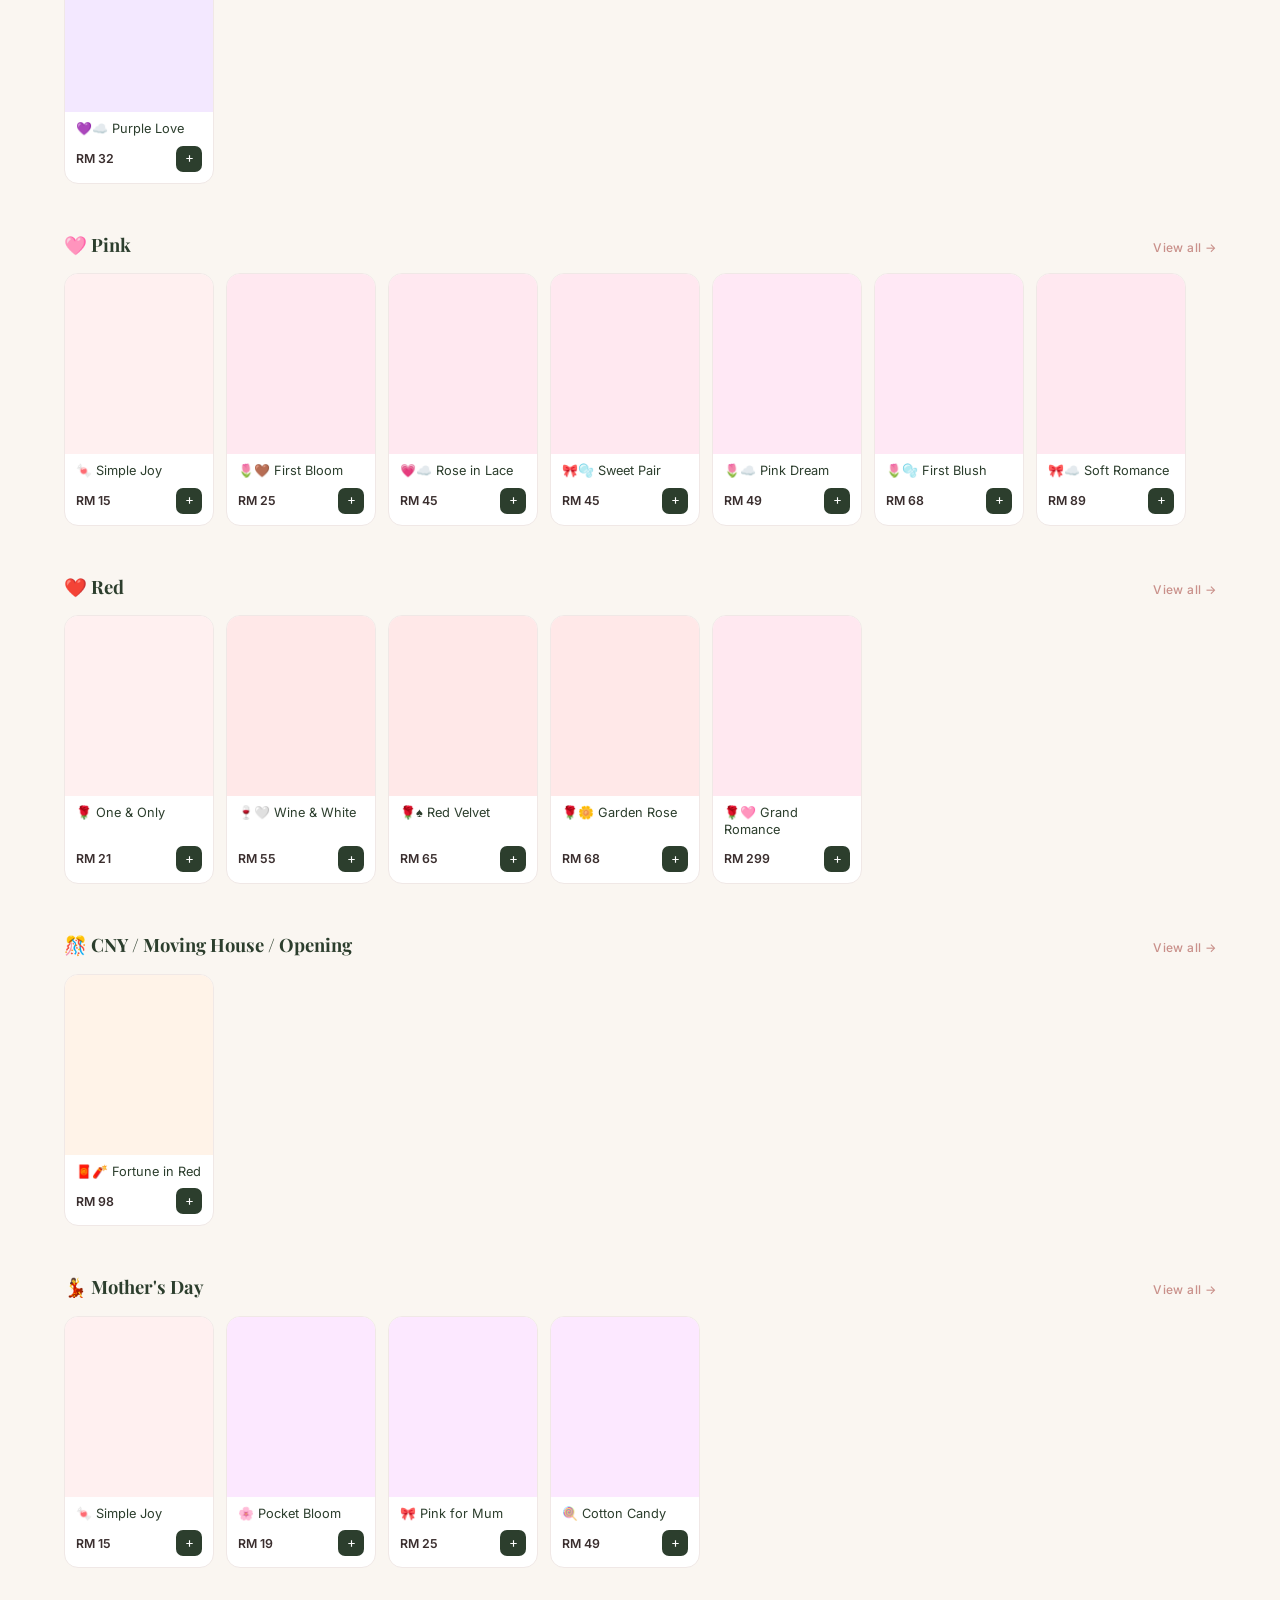
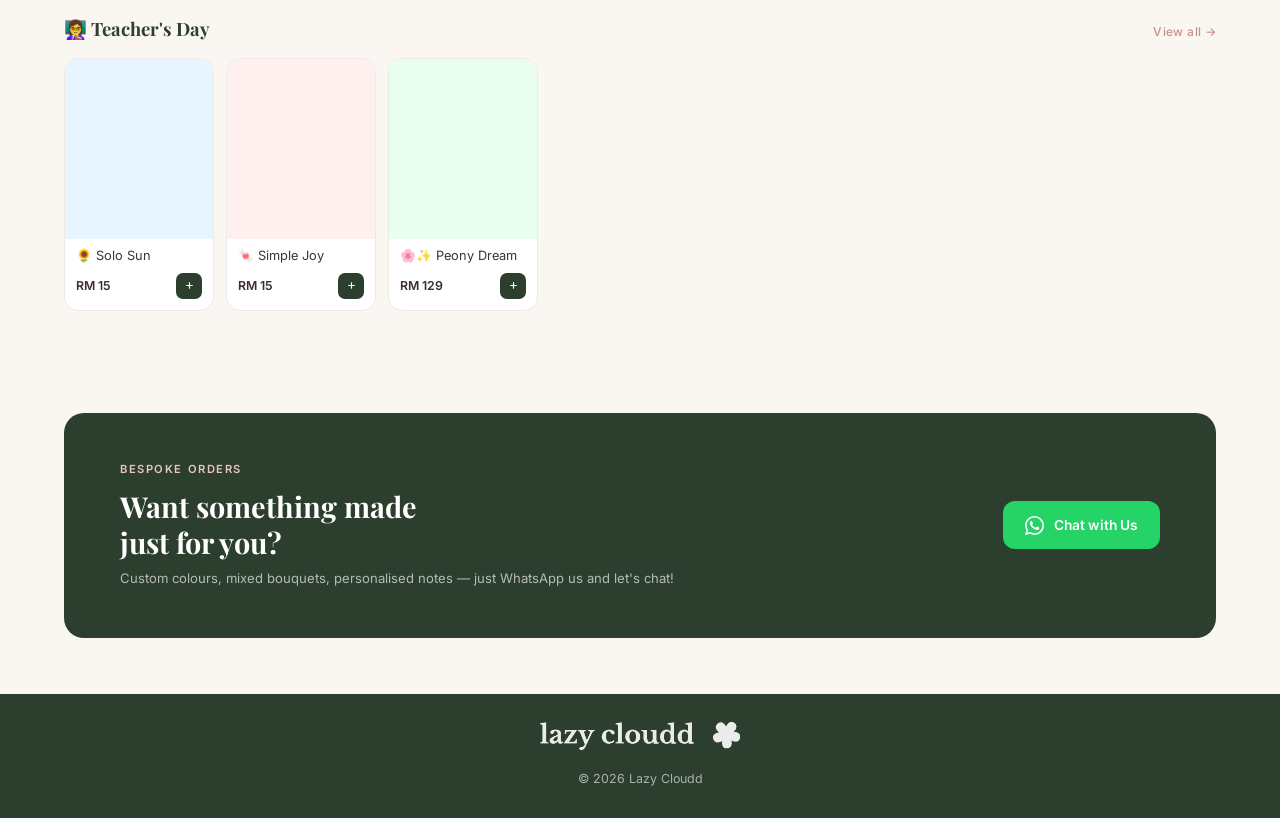
==== commit 50c2ed39: "footer" ====
--- a/catalog.html
+++ b/catalog.html
@@ -3,7 +3,7 @@
 
 <head>
   <meta charset="UTF-8" />
-  <meta name="viewport" content="width=device-width, initial-scale=1.0" />
+  <meta name="viewport" content="width=device-width, initial-scale=1.0, viewport-fit=cover" />
   <title>Lazy Cloudd — Handcrafted Flowers</title>
   <link
     href="https://fonts.googleapis.com/css2?family=Playfair+Display:ital,wght@0,400;0,600;1,400&family=Inter:wght@300;400;500;600&display=swap"
--- a/assets/styles.css
+++ b/assets/styles.css
@@ -12,10 +12,11 @@
   --text: #3A2E2E; --muted: #9A8A88; --white: #FFFFFF;
 }
 
-html { scroll-behavior: smooth; }
+html { scroll-behavior: smooth; overscroll-behavior-y: none; }
 body {
   font-family: 'Inter', sans-serif; background: var(--cream); color: var(--text); line-height: 1.6;
   display: flex; flex-direction: column; min-height: 100vh; min-height: 100dvh;
+  overscroll-behavior-y: none;
 }
 
 /* ── Nav ───────────────────────────────────────────────────────────────── */
@@ -172,7 +173,7 @@
 /* ── Footer ────────────────────────────────────────────────────────────── */
 footer {
   background: var(--purple); color: rgba(255,255,255,0.6);
-  text-align: center; padding: 28px clamp(16px,5vw,80px);
+  text-align: center; padding: 28px clamp(16px,5vw,80px) max(28px, calc(28px + env(safe-area-inset-bottom)));
   font-size: 0.78rem; line-height: 1.8;
   margin-top: auto;
 }
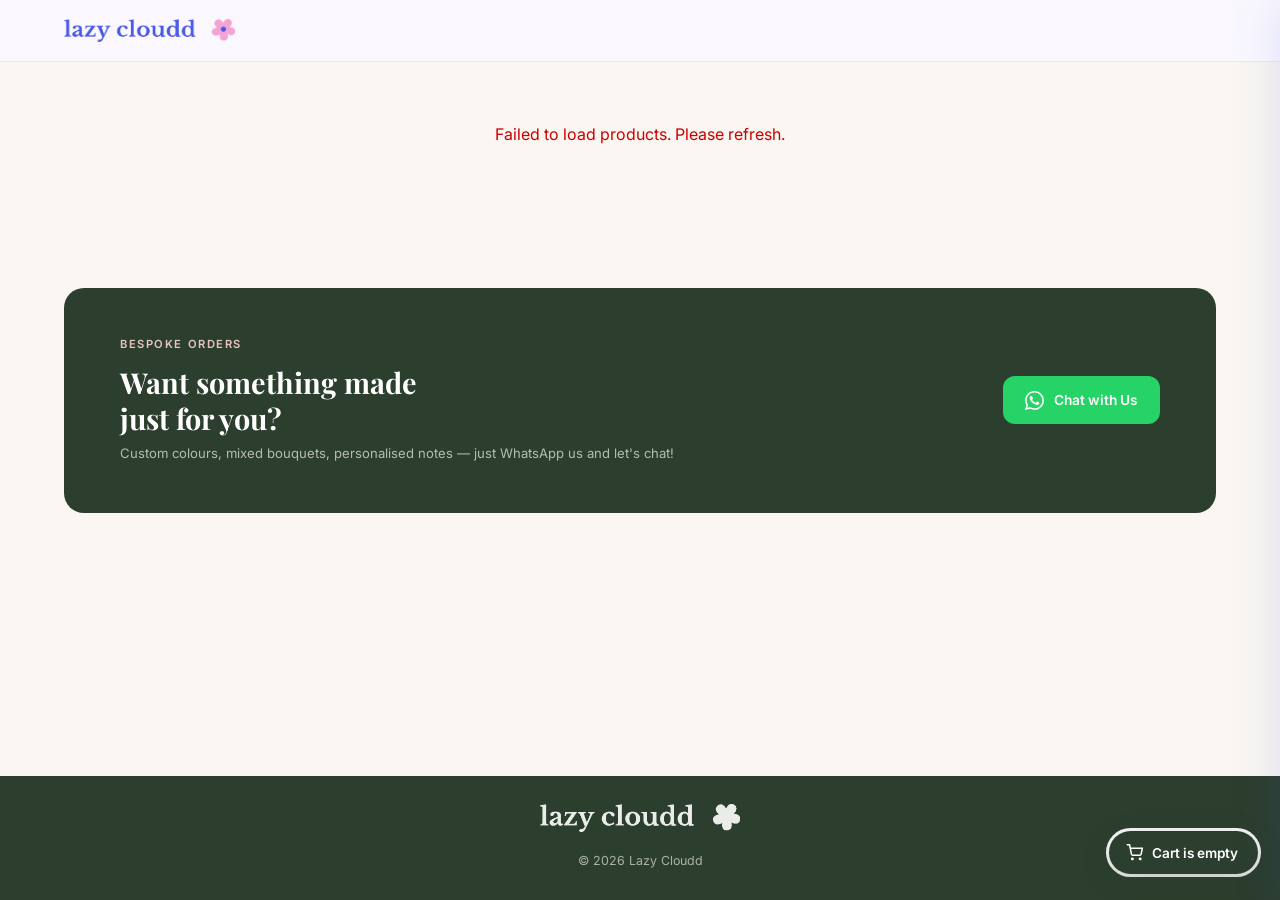
==== commit 60c096f0: "Migrate products to Supabase All product data now loads from Supabase instead of the static products" ====
--- a/catalog.html
+++ b/catalog.html
@@ -281,12 +281,15 @@
 
   <footer id="site-footer"></footer>
 
+  <script src="assets/supabase.js"></script>
   <script src="products.js"></script>
   <script src="assets/components.js"></script>
   <script>
     LC.renderNav('catalog');
     LC.renderFooter();
     LC.initCart({ emptyMsg: 'No items yet' });
+
+    const mq = window.matchMedia('(max-width: 768px)');
 
     function renderStorefront() {
       const main = document.getElementById('storefront');
@@ -316,11 +319,12 @@
           const card = document.createElement('div');
           card.className = 'mini-card';
           const bg = BG[Array.isArray(p.collection) ? p.collection[0] : p.collection] || '#ede8ff';
+          const firstImg = Array.isArray(p.img) ? p.img[0] : p.img;
           card.innerHTML = `
             <div class="mini-card-img" style="background:${bg}">
               ${p.img ? (Array.isArray(p.img) && p.img.length > 1
-              ? `<div class="img-track">${p.img.map(s => `<div class="img-slide"><img src="${IMG_BASE}${s}" alt="${p.name}" /></div>`).join('')}</div>`
-              : `<img src="${IMG_BASE}${Array.isArray(p.img) ? p.img[0] : p.img}" alt="${p.name}" />`) : p.emoji}
+              ? `<div class="img-track">${p.img.map(s => `<div class="img-slide"><img src="${imgSrc(s)}" alt="${p.name}" /></div>`).join('')}</div>`
+              : `<img src="${imgSrc(firstImg)}" alt="${p.name}" />`) : ''}
               ${p.badge ? `<span class="card-badge ${BADGE_CLASS[p.badge]}">${BADGE_LABEL[p.badge]}</span>` : ''}
             </div>
             <div class="mini-card-body">
@@ -349,7 +353,7 @@
           const leadSpacer = document.createElement('div');
           leadSpacer.style.cssText = `flex: 0 0 ${padPx};`;
           row.appendChild(leadSpacer);
-          items.forEach((p, i) => {
+          items.forEach(p => {
             const card = buildCard(p);
             card.style.flex = '0 0 130px';
             card.style.scrollSnapAlign = 'start';
@@ -385,24 +389,32 @@
       });
 
       if (!hasAny) {
-        main.innerHTML = '<p class="storefront-empty">🌸<br />No products yet.<br />Add your first item in <code>products.js</code>.</p>';
+        main.innerHTML = '<p class="storefront-empty">🌸<br />No products yet.</p>';
       }
     }
 
     document.getElementById('customWaBtn').href =
       `https://wa.me/${WA_NUMBER}?text=${encodeURIComponent("Hi! I'd like to enquire about a custom flower order")}`;
 
-    const mq = window.matchMedia('(max-width: 768px)');
     mq.addEventListener('change', () => { renderStorefront(); LC.initCarousels(); });
-
-    renderStorefront();
-    LC.initCarousels();
 
     let resizeTimer;
     window.addEventListener('resize', () => {
       clearTimeout(resizeTimer);
       resizeTimer = setTimeout(() => { renderStorefront(); LC.initCarousels(); }, 200);
     });
+
+    document.getElementById('storefront').innerHTML =
+      '<p style="text-align:center;padding:60px 0;color:#aaa;">Loading...</p>';
+
+    sbGetProducts().then(data => {
+      PRODUCTS = data;
+      renderStorefront();
+      LC.initCarousels();
+    }).catch(() => {
+      document.getElementById('storefront').innerHTML =
+        '<p style="text-align:center;padding:60px 0;color:#c00;">Failed to load products. Please refresh.</p>';
+    });
   </script>
 </body>
 
